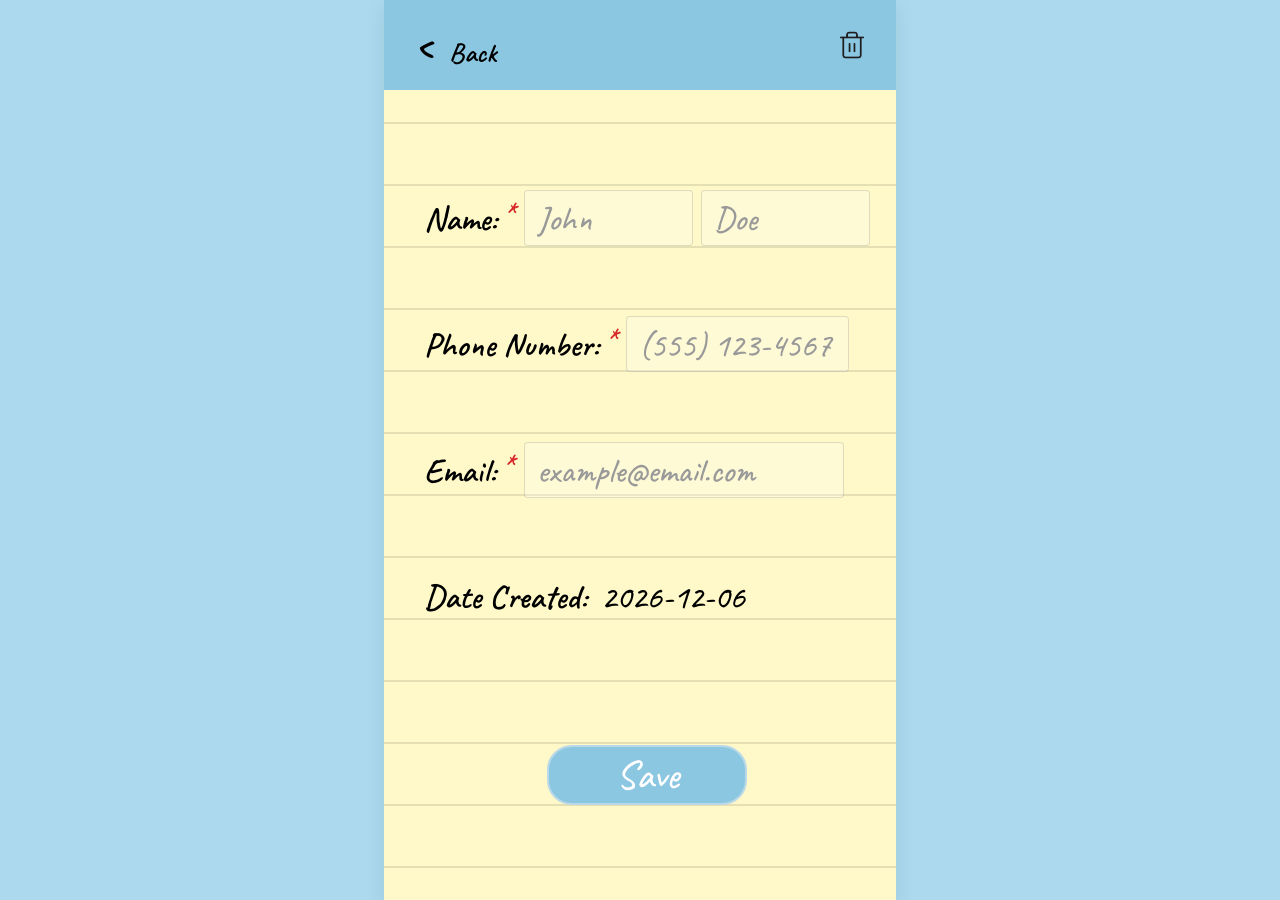
==== src/pages/editPage.html @ e7a26a56 "Adjust edit and contact pages html for API implementation" ====
<!doctype html>
<html lang="en">
<head>
  <meta charset="utf-8">
  <meta name="viewport" content="width=device-width, initial-scale=1">
  <title> Edit Contact</title>
  <link rel="stylesheet" href="../assets/fonts.css">
  <link rel="stylesheet" href="../styles/edit.css">
</head>

<body>
  <div class="screen-card">
    <div class="header">
      <a class="back-button" id="backButton" href="homePage.html" aria-label="Back">Back</a>
      <button class="trash-button hidden" id="deleteButton" type="button" aria-label="Delete contact">
        <img src="../assets/Trash 2.png" alt="Delete" width="30" height="30">
      </button>
    </div>

    <div class="delete-modal hidden" id="deleteModal" role="dialog" aria-modal="true" aria-labelledby="deleteTitle">
      <div class="delete-modal-card">
        <p id="deleteTitle">Are you sure you want to delete this contact?</p>
        <div class="delete-modal-actions">
          <button class="modal-button confirm-button" id="confirmDelete" type="button">Yes</button>
          <button class="modal-button cancel-button" id="cancelDelete" type="button">Cancel</button>
        </div>
      </div>
    </div>

    <div class="form-body">
      <div class="text-field">
        <label class="required-label" for="firstNameInput">Name:<span class="required-star">*</span></label>
        <div class="two-column">
          <div class="inline-field">
            <input type="text" id="firstNameInput" value="" placeholder="John">
          </div>
          <div class="inline-field">
            <input type="text" id="lastNameInput" value="" placeholder="Doe">
          </div>
        </div>
      </div>

      <div class="text-field">
        <label class="required-label" for="numberInput">Phone Number:<span class="required-star">*</span></label>
        <input type="text" id="numberInput" value="" placeholder="(555) 123-4567">
      </div>

      <div class="text-field">
        <label class="required-label" for="emailInput">Email:<span class="required-star">*</span></label>
        <input type="text" id="emailInput" value="" placeholder="example@email.com">
      </div>

      <div>
        <div class="date-label">Date Created:</div>
        <div class="date-value" id="dateCreated">Loading...</div>
      </div>

      <div class="save-container">
        <p class="validation-message" id="validationMessage" aria-live="polite"></p>
        <button class="save-button" id="saveButton">Save</button>
      </div>

    </div>
  </div>
  <script src="../js/edit.js"></script>
</body>
</html>
---- src/assets/fonts.css ----
@import url('https://fonts.googleapis.com/css2?family=Caveat&display=swap');

@font-face {
  font-family: "SF Pro";
  font-style: normal;
  font-weight: 510;
  src: url("https://static.figma.com/font/SF-Pro_1") format("woff2");
}

@font-face {
  font-family: "Inter";
  font-style: normal;
  font-weight: 400;
  src: url("https://static.figma.com/font/Inter_1") format("woff2");
}

@font-face {
  font-family: "Inter";
  font-style: normal;
  font-weight: 500;
  src: url("https://static.figma.com/font/Inter_1") format("woff2");
}
---- src/styles/edit.css ----
body {
    margin: 0;
    background: #acd9ee;
    font-family: "Caveat", cursive;
    min-height: 100vh;
    display: flex;
    justify-content: center;
}

.screen-card {
    position: relative;
    background: #FFF8C8;
    width: 40%;
    max-width: 764px;
    min-height: 100vh;
    height: auto;
    display: flex;
    flex-direction: column;
    overflow: hidden;
    box-shadow: 0 8px 20px rgba(0, 0, 0, 0.08);
}

.screen-card::before {
    content: "";
    position: absolute;
    inset: 0;
    background: repeating-linear-gradient(
        to bottom,
        transparent 0,
        transparent 60px,
        rgba(0, 0, 0, 0.10) 60px,
        rgba(0, 0, 0, 0.10) 62px
    );
    pointer-events: none;
}

.header {
    position: relative;
    z-index: 1;
    background: #8cc7e2;
    height: 90px;
    display: flex;
    align-items: center;
    padding: 0 24px;
    flex-shrink: 0;
}

.back-button {
    background: none;
    border: none;
    cursor: pointer;
    text-decoration: none;
    font-family: "Caveat", cursive;
    font-weight: 600;
    font-size: 28px;
    color: black;
    display: inline-flex;
    align-items: center;
    justify-content: center;
    gap: 6px;
    min-width: 100px;
    height: 40px;
    padding: 0;
    line-height: 1;
    margin-top: 16px;
}

.back-button::before {
    content: "^";
    display: inline-block;
    font-size: 50px;
    transform: rotate(270deg);
    line-height: 2;
}

.form-body {
    position: relative;
    z-index: 1;
    display: flex;
    flex-direction: column;
    gap: 70px;
    padding: 100px 26px 15px 40px;
    flex: 1;
    padding-bottom: 80px;
}

.text-field {
    display: flex;
    align-items: center;
    gap: 0;
    width: 100%;
}

.text-field:nth-of-type(1),
.text-field:nth-of-type(3) {
    gap: 2px;
}

.text-field:nth-of-type(2) input {
    margin-left: 10px;
}

.text-field:nth-of-type(3) input {
    margin-left: -72px;
    width: 100%;
    max-width: 320px;
}

.two-column {
    display: flex;
    flex-direction: row;
    gap: 8px;
    width: 100%;
    flex: 1;
    margin-left: -72px;
}

.inline-field {
    display: flex;
    flex-direction: column;
    gap: 10px;
    flex: 1;
    min-width: 0;
}

.text-field label {
    font-family: "Caveat", cursive;
    font-size: 34px;
    font-weight: 600;
    color: black;
    font-variation-settings: "wdth" 100;
    min-width: 170px;
    text-align: right;
    flex-shrink: 0;
    margin-right: 0;
    margin-left: 0;
}

.required-label {
    display: inline-flex;
    align-items: center;
    gap: 6px;
}

.required-star {
    color: #d62828;
    font-size: 30px;
    line-height: 1;
    margin-top: -6px;
}

.text-field input {
    background: rgba(255, 255, 255, 0.25);
    border: 1px solid rgba(0, 0, 0, 0.12);
    height: 56px;
    padding: 0 12px;
    font-family: "Caveat", cursive;
    font-weight: 500;
    font-size: 34px;
    line-height: 1.2;
    color: black;
    outline: none;
    width: 50%;
    box-sizing: border-box;
    border-radius: 4px;
    margin-left: 0;
    max-width: 320px;
}

.inline-field input {
    width: 100%;
}

.text-field input::placeholder {
    color: #999;
}

.date-label {
    font-family: "Caveat", cursive;
    font-size: 34px;
    font-weight: 600;
    color: black;
    font-variation-settings: "wdth" 100;
    margin-top: 5px;
    display: inline-block;
}

.date-value {
    font-family: "Caveat", cursive;
    font-weight: 500;
    font-size: 34px;
    color: black;
    margin-top: 7px;
    margin-left: 10px;
    display: inline-block;
}

.validation-message {
    display: block;
    visibility: hidden;
    opacity: 0;
    width: 100%;
    min-height: 30px;
    margin: 0;
    overflow: hidden;
    text-align: center;
    font-family: "Caveat", cursive;
    font-size: 28px;
    font-weight: 700;
    line-height: 1.1;
    color: #d62828;
}

.validation-message.visible {
    visibility: visible;
    opacity: 1;
}

.save-container {
    display: grid;
    grid-template-rows: 30px auto;
    justify-items: center;
    align-items: start;
    padding-top: 27px;
}

.text-field input.input-invalid {
    border: 2px solid #d62828;
    box-shadow: 0 0 0 1px rgba(214, 40, 40, 0.12);
}

.save-button {
    background: #8CC7E2;
    border: 2px solid #b9d9e8;
    border-radius: 25px;
    height: 60px;
    width: 200px;
    font-family: "Caveat", cursive;
    font-weight: 500;
    font-size: 40px;
    color: #fff;
    cursor: pointer;
    transition: opacity 0.15s;
}


.save-button:hover {
    background-color: #546AC0;
}

.save-button:active {
    text-decoration: none;
    color: #FFFFFF;
}

.trash-button {
    background: none;
    border: none;
    cursor: pointer;
    color: #000;
    display: inline-flex;
    align-items: center;
    justify-content: center;
    width: 40px;
    height: 40px;
    padding: 0;
    opacity: 1;
}

.trash-button:hover {
    opacity: 0.5;
}

.header {
    justify-content: space-between;
}

.delete-modal {
    position: fixed;
    inset: 0;
    background: rgba(120, 150, 170, 0.38);
    display: flex;
    align-items: center;
    justify-content: center;
    z-index: 20;
}

.delete-modal.hidden {
    display: none;
}

.delete-modal-card {
    background: #f8f1c8;
    border: 2px solid rgba(0, 0, 0, 0.2);
    border-radius: 18px;
    box-shadow: 0 10px 24px rgba(0, 0, 0, 0.15);
    width: min(420px, 80vw);
    padding: 28px 24px 20px;
    font-family: "Caveat", cursive;
    text-align: center;
}

.delete-modal-card p {
    margin: 0 0 20px;
    font-size: 32px;
    line-height: 1.2;
    color: #000;
}

.delete-modal-actions {
    display: flex;
    justify-content: center;
    gap: 20px;
}

.modal-button {
    border: 2px solid #b9d9e8;
    border-radius: 12px;
    background: #8CC7E2;
    color: #fff;
    font-family: "Caveat", cursive;
    font-size: 28px;
    font-weight: 600;
    padding: 8px 28px;
    cursor: pointer;
}

.modal-button:hover {
    background: #546AC0;
}

.cancel-button {
    background: #f2f2f2;
    color: #1f1f1f;
    border-color: rgba(0, 0, 0, 0.15);
}

.cancel-button:hover {
    background: #e8e8e8;
}

@media (min-width: 715px) and (max-width: 1190px) {
    body {
        background: #acd9ee;
    }

    .screen-card {
        width: 70%;
        max-width: 100%;
        min-height: 100vh;
        box-shadow: none;
    }

    .header {
        background: #8cc7e2;
        height: 80px;
        padding: 18px 20px 0;
        box-shadow: none;
    }

    .back-button {
        margin-top: -1px;
        font-size: 24px;
    }

    .form-body {
        gap: 76px;
        padding: 110px 18px 40px 18px;
    }

    .text-field {
        gap: 12px;
    }

    .text-field label {
        min-width: 0;
        text-align: left;
        font-size: 28px;
    }

    .text-field:nth-of-type(1) .two-column {
        margin-left: 0;
        transform: translateX(9px);
    }

    .text-field:nth-of-type(2) input {
        margin-left: 0;
        width: 50%;
        max-width: none;
    }

    .text-field:nth-of-type(3) input {
        margin-left: 0;
        width: 50%;
        max-width: none;
        transform: translateX(9px);
    }

    .text-field input {
        width: 100%;
        max-width: none;
        height: 48px;
        font-size: 24px;
    }

    .date-label,
    .date-value {
        font-size: 28px;
    }

    .validation-message {
        font-size: 24px;
        margin-bottom: 6px;
        transform: translateY(-8px);
    }

    .save-container {
        grid-template-rows: auto auto;
        row-gap: 6px;
        padding-top: 6px;
    }

    .save-button {
        font-size: 34px;
        height: 54px;
        width: 180px;
        transform: translateY(0);
    }
}

@media (max-width: 714px) {
    body {
        background: #FFF8C8;
    }

    .screen-card {
        width: 100%;
        max-width: 100%;
        min-height: 100vh;
        box-shadow: none;
    }

    .header {
        background: #8cc7e2;
        height: 80px;
        padding: 18px 20px 0;
        box-shadow: none;
    }

    .back-button {
        margin-top: -1px;
        font-size: 24px;
    }

    .form-body {
        gap: 80px;
        padding: 100px 18px 40px 18px;
    }

    .text-field {
        display: flex;
        align-items: center;
        gap: 6px;
    }

    .text-field:nth-of-type(1) .two-column {
        margin-left: 0;
        transform: translateX(5px);
    }

    .text-field label {
        min-width: 0;
        text-align: left;
        font-size: 24px;
    }

    
    .text-field:nth-of-type(2) input {
        margin-left: 0;
        width: 50%;
        max-width: none;
    }

    .text-field:nth-of-type(3) {
        gap: 10px;
    }

    .text-field:nth-of-type(3) input {
        margin-left: 0;
        width: 50%;
        max-width: none;
    }

    .text-field input {
        width: 100%;
        max-width: none;
        height: 48px;
        font-size: 24px;
    }

    .date-label,
    .date-value {
        font-size: 24px;
    }

    .validation-message {
        font-size: 24px;
        margin-bottom: 6px;
        transform: translateY(-8px);
    }

    .save-container {
        grid-template-rows: auto auto;
        row-gap: 6px;
        padding-top: 6px;
    }

    .save-button {
        font-size: 34px;
        height: 54px;
        width: 180px;
        transform: translateY(-14px);
    }

    .delete-modal-card p {
        font-size: 26px;
    }

    .modal-button {
        font-size: 24px;
    }

    .two-column {
        margin-left: 0;
    }

    .save-container {
        padding-top: 20px;
    }
}
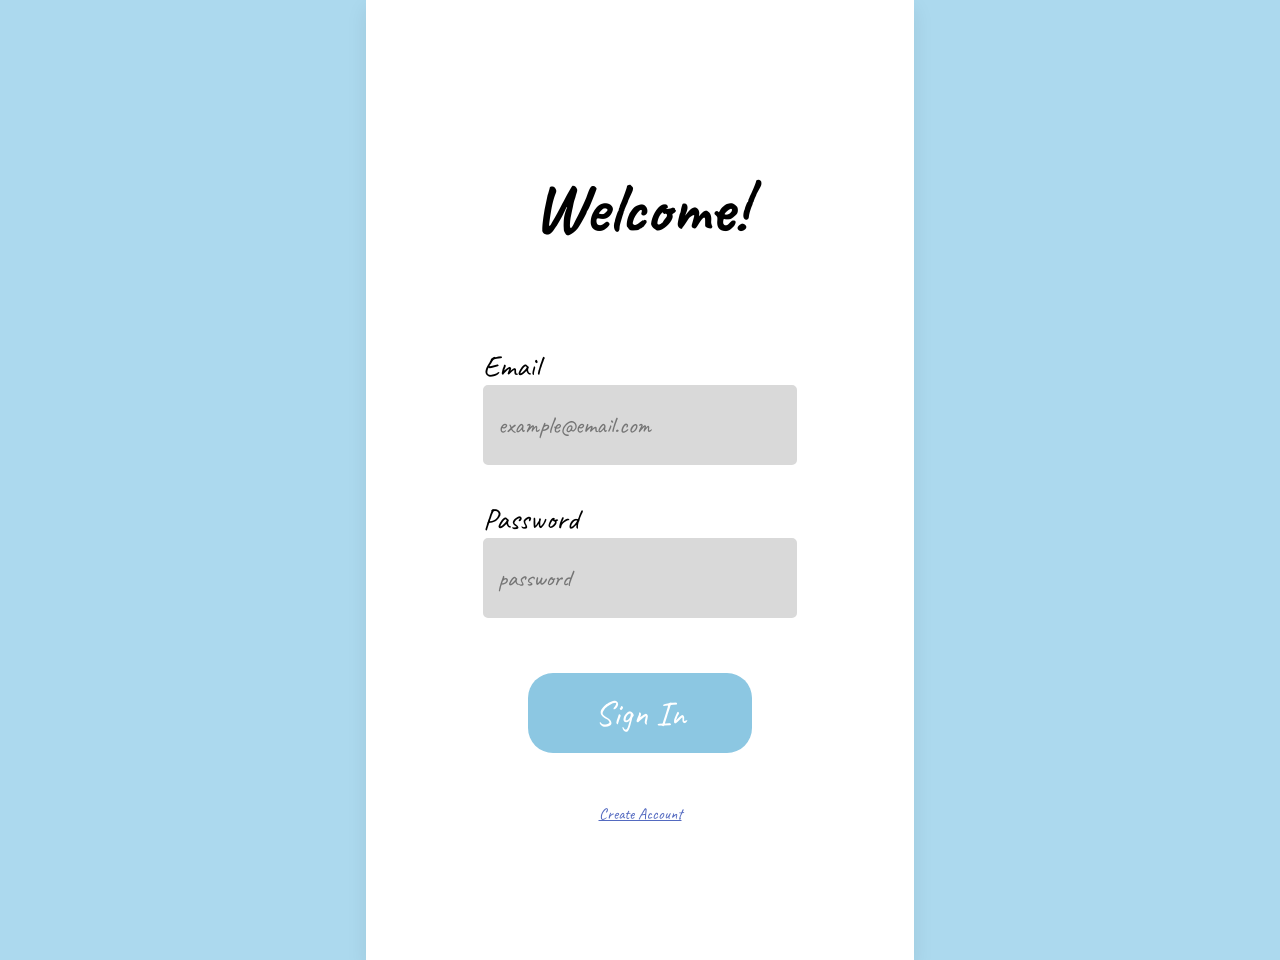
==== commit 6d41d3dd: "Merge branch 'frontend-katie' into frontend-Laeh" ====
--- a/src/pages/editPage.html
+++ b/src/pages/editPage.html
@@ -11,8 +11,8 @@
 <body>
   <div class="screen-card">
     <div class="header">
-      <a class="back-button" id="backButton" href="homePage.html" aria-label="Back">Back</a>
-      <button class="trash-button hidden" id="deleteButton" type="button" aria-label="Delete contact">
+      <a class="back-button" href="contactPage.html" aria-label="Back to contact">Back</a>
+      <button class="trash-button" id="deleteButton" type="button" aria-label="Delete contact">
         <img src="../assets/Trash 2.png" alt="Delete" width="30" height="30">
       </button>
     </div>
@@ -32,27 +32,27 @@
         <label class="required-label" for="firstNameInput">Name:<span class="required-star">*</span></label>
         <div class="two-column">
           <div class="inline-field">
-            <input type="text" id="firstNameInput" value="" placeholder="John">
+            <input type="text" id="firstNameInput" placeholder="John">
           </div>
           <div class="inline-field">
-            <input type="text" id="lastNameInput" value="" placeholder="Doe">
+            <input type="text" id="lastNameInput" placeholder="Doe">
           </div>
         </div>
       </div>
 
       <div class="text-field">
         <label class="required-label" for="numberInput">Phone Number:<span class="required-star">*</span></label>
-        <input type="text" id="numberInput" value="" placeholder="(555) 123-4567">
+        <input type="text" id="numberInput" placeholder="(555) 123-4567">
       </div>
 
       <div class="text-field">
         <label class="required-label" for="emailInput">Email:<span class="required-star">*</span></label>
-        <input type="text" id="emailInput" value="" placeholder="example@email.com">
+        <input type="text" id="emailInput" placeholder="example@email.com">
       </div>
 
       <div>
         <div class="date-label">Date Created:</div>
-        <div class="date-value" id="dateCreated">Loading...</div>
+        <div class="date-value" id="dateCreated">09/04/2026</div>
       </div>
 
       <div class="save-container">
--- a/src/styles/edit.css
+++ b/src/styles/edit.css
@@ -1,3 +1,5 @@
+@import "./fonts.css";
+
 body {
     margin: 0;
     background: #acd9ee;
@@ -339,203 +341,3 @@
     background: #e8e8e8;
 }
 
-@media (min-width: 715px) and (max-width: 1190px) {
-    body {
-        background: #acd9ee;
-    }
-
-    .screen-card {
-        width: 70%;
-        max-width: 100%;
-        min-height: 100vh;
-        box-shadow: none;
-    }
-
-    .header {
-        background: #8cc7e2;
-        height: 80px;
-        padding: 18px 20px 0;
-        box-shadow: none;
-    }
-
-    .back-button {
-        margin-top: -1px;
-        font-size: 24px;
-    }
-
-    .form-body {
-        gap: 76px;
-        padding: 110px 18px 40px 18px;
-    }
-
-    .text-field {
-        gap: 12px;
-    }
-
-    .text-field label {
-        min-width: 0;
-        text-align: left;
-        font-size: 28px;
-    }
-
-    .text-field:nth-of-type(1) .two-column {
-        margin-left: 0;
-        transform: translateX(9px);
-    }
-
-    .text-field:nth-of-type(2) input {
-        margin-left: 0;
-        width: 50%;
-        max-width: none;
-    }
-
-    .text-field:nth-of-type(3) input {
-        margin-left: 0;
-        width: 50%;
-        max-width: none;
-        transform: translateX(9px);
-    }
-
-    .text-field input {
-        width: 100%;
-        max-width: none;
-        height: 48px;
-        font-size: 24px;
-    }
-
-    .date-label,
-    .date-value {
-        font-size: 28px;
-    }
-
-    .validation-message {
-        font-size: 24px;
-        margin-bottom: 6px;
-        transform: translateY(-8px);
-    }
-
-    .save-container {
-        grid-template-rows: auto auto;
-        row-gap: 6px;
-        padding-top: 6px;
-    }
-
-    .save-button {
-        font-size: 34px;
-        height: 54px;
-        width: 180px;
-        transform: translateY(0);
-    }
-}
-
-@media (max-width: 714px) {
-    body {
-        background: #FFF8C8;
-    }
-
-    .screen-card {
-        width: 100%;
-        max-width: 100%;
-        min-height: 100vh;
-        box-shadow: none;
-    }
-
-    .header {
-        background: #8cc7e2;
-        height: 80px;
-        padding: 18px 20px 0;
-        box-shadow: none;
-    }
-
-    .back-button {
-        margin-top: -1px;
-        font-size: 24px;
-    }
-
-    .form-body {
-        gap: 80px;
-        padding: 100px 18px 40px 18px;
-    }
-
-    .text-field {
-        display: flex;
-        align-items: center;
-        gap: 6px;
-    }
-
-    .text-field:nth-of-type(1) .two-column {
-        margin-left: 0;
-        transform: translateX(5px);
-    }
-
-    .text-field label {
-        min-width: 0;
-        text-align: left;
-        font-size: 24px;
-    }
-
-    
-    .text-field:nth-of-type(2) input {
-        margin-left: 0;
-        width: 50%;
-        max-width: none;
-    }
-
-    .text-field:nth-of-type(3) {
-        gap: 10px;
-    }
-
-    .text-field:nth-of-type(3) input {
-        margin-left: 0;
-        width: 50%;
-        max-width: none;
-    }
-
-    .text-field input {
-        width: 100%;
-        max-width: none;
-        height: 48px;
-        font-size: 24px;
-    }
-
-    .date-label,
-    .date-value {
-        font-size: 24px;
-    }
-
-    .validation-message {
-        font-size: 24px;
-        margin-bottom: 6px;
-        transform: translateY(-8px);
-    }
-
-    .save-container {
-        grid-template-rows: auto auto;
-        row-gap: 6px;
-        padding-top: 6px;
-    }
-
-    .save-button {
-        font-size: 34px;
-        height: 54px;
-        width: 180px;
-        transform: translateY(-14px);
-    }
-
-    .delete-modal-card p {
-        font-size: 26px;
-    }
-
-    .modal-button {
-        font-size: 24px;
-    }
-
-    .two-column {
-        margin-left: 0;
-    }
-
-    .save-container {
-        padding-top: 20px;
-    }
-}
-
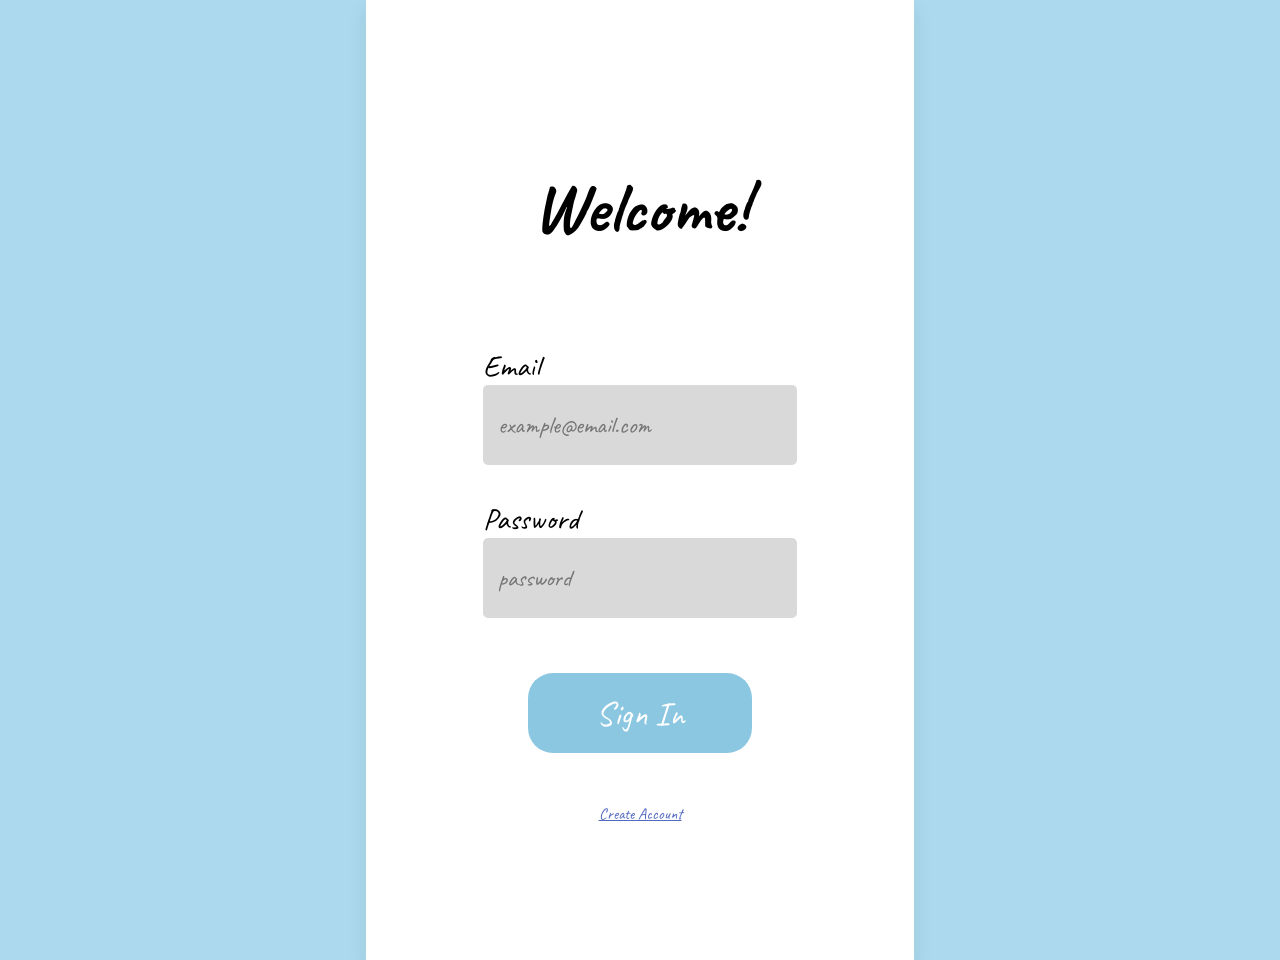
==== commit 8738060c: "Replace placeholders to better distinguish input boxes" ====
--- a/src/pages/editPage.html
+++ b/src/pages/editPage.html
@@ -11,8 +11,8 @@
 <body>
   <div class="screen-card">
     <div class="header">
-      <a class="back-button" href="contactPage.html" aria-label="Back to contact">Back</a>
-      <button class="trash-button" id="deleteButton" type="button" aria-label="Delete contact">
+      <a class="back-button" id="backButton" href="homePage.html" aria-label="Back">Back</a>
+      <button class="trash-button hidden" id="deleteButton" type="button" aria-label="Delete contact">
         <img src="../assets/Trash 2.png" alt="Delete" width="30" height="30">
       </button>
     </div>
@@ -32,27 +32,27 @@
         <label class="required-label" for="firstNameInput">Name:<span class="required-star">*</span></label>
         <div class="two-column">
           <div class="inline-field">
-            <input type="text" id="firstNameInput" placeholder="John">
+            <input type="text" id="firstNameInput" value="" placeholder="First">
           </div>
           <div class="inline-field">
-            <input type="text" id="lastNameInput" placeholder="Doe">
+            <input type="text" id="lastNameInput" value="" placeholder="Last">
           </div>
         </div>
       </div>
 
       <div class="text-field">
         <label class="required-label" for="numberInput">Phone Number:<span class="required-star">*</span></label>
-        <input type="text" id="numberInput" placeholder="(555) 123-4567">
+        <input type="text" id="numberInput" value="" placeholder="123-123-1234">
       </div>
 
       <div class="text-field">
         <label class="required-label" for="emailInput">Email:<span class="required-star">*</span></label>
-        <input type="text" id="emailInput" placeholder="example@email.com">
+        <input type="text" id="emailInput" value="" placeholder="example@email.com">
       </div>
 
       <div>
         <div class="date-label">Date Created:</div>
-        <div class="date-value" id="dateCreated">09/04/2026</div>
+        <div class="date-value" id="dateCreated">Loading...</div>
       </div>
 
       <div class="save-container">
--- a/src/styles/edit.css
+++ b/src/styles/edit.css
@@ -341,3 +341,203 @@
     background: #e8e8e8;
 }
 
+@media (max-width: 1190px) {
+    body {
+        background: #acd9ee;
+    }
+
+    .screen-card {
+        width: 70%;
+        max-width: 100%;
+        min-height: 100vh;
+        box-shadow: none;
+    }
+
+    .header {
+        background: #8cc7e2;
+        height: 80px;
+        padding: 18px 20px 0;
+        box-shadow: none;
+    }
+
+    .back-button {
+        margin-top: -1px;
+        font-size: 24px;
+    }
+
+    .form-body {
+        gap: 76px;
+        padding: 110px 18px 40px 18px;
+    }
+
+    .text-field {
+        gap: 12px;
+    }
+
+    .text-field label {
+        min-width: 0;
+        text-align: left;
+        font-size: 28px;
+    }
+
+    .text-field:nth-of-type(1) .two-column {
+        margin-left: 0;
+        transform: translateX(9px);
+    }
+
+    .text-field:nth-of-type(2) input {
+        margin-left: 0;
+        width: 50%;
+        max-width: none;
+    }
+
+    .text-field:nth-of-type(3) input {
+        margin-left: 0;
+        width: 50%;
+        max-width: none;
+        transform: translateX(9px);
+    }
+
+    .text-field input {
+        width: 100%;
+        max-width: none;
+        height: 48px;
+        font-size: 24px;
+    }
+
+    .date-label,
+    .date-value {
+        font-size: 28px;
+    }
+
+    .validation-message {
+        font-size: 24px;
+        margin-bottom: 6px;
+        transform: translateY(-8px);
+    }
+
+    .save-container {
+        grid-template-rows: auto auto;
+        row-gap: 6px;
+        padding-top: 6px;
+    }
+
+    .save-button {
+        font-size: 34px;
+        height: 54px;
+        width: 180px;
+        transform: translateY(0);
+    }
+}
+
+@media (max-width: 714px) {
+    body {
+        background: #FFF8C8;
+    }
+
+    .screen-card {
+        width: 100%;
+        max-width: 100%;
+        min-height: 100vh;
+        box-shadow: none;
+    }
+
+    .header {
+        background: #8cc7e2;
+        height: 80px;
+        padding: 18px 20px 0;
+        box-shadow: none;
+    }
+
+    .back-button {
+        margin-top: -1px;
+        font-size: 24px;
+    }
+
+    .form-body {
+        gap: 80px;
+        padding: 100px 18px 40px 18px;
+    }
+
+    .text-field {
+        display: flex;
+        align-items: center;
+        gap: 6px;
+    }
+
+    .text-field:nth-of-type(1) .two-column {
+        margin-left: 0;
+        transform: translateX(5px);
+    }
+
+    .text-field label {
+        min-width: 0;
+        text-align: left;
+        font-size: 24px;
+    }
+
+    
+    .text-field:nth-of-type(2) input {
+        margin-left: 0;
+        width: 50%;
+        max-width: none;
+    }
+
+    .text-field:nth-of-type(3) {
+        gap: 10px;
+    }
+
+    .text-field:nth-of-type(3) input {
+        margin-left: 0;
+        width: 50%;
+        max-width: none;
+    }
+
+    .text-field input {
+        width: 100%;
+        max-width: none;
+        height: 48px;
+        font-size: 24px;
+    }
+
+    .date-label,
+    .date-value {
+        font-size: 24px;
+    }
+
+    .validation-message {
+        font-size: 24px;
+        margin-bottom: 6px;
+        transform: translateY(-8px);
+    }
+
+    .save-container {
+        grid-template-rows: auto auto;
+        row-gap: 6px;
+        padding-top: 6px;
+    }
+
+    .save-button {
+        font-size: 34px;
+        height: 54px;
+        width: 180px;
+        transform: translateY(-14px);
+    }
+
+    .delete-modal-card p {
+        font-size: 26px;
+    }
+
+    .modal-button {
+        font-size: 24px;
+    }
+
+    .two-column {
+        margin-left: 0;
+    }
+
+    .save-container {
+        padding-top: 20px;
+    }
+}
+
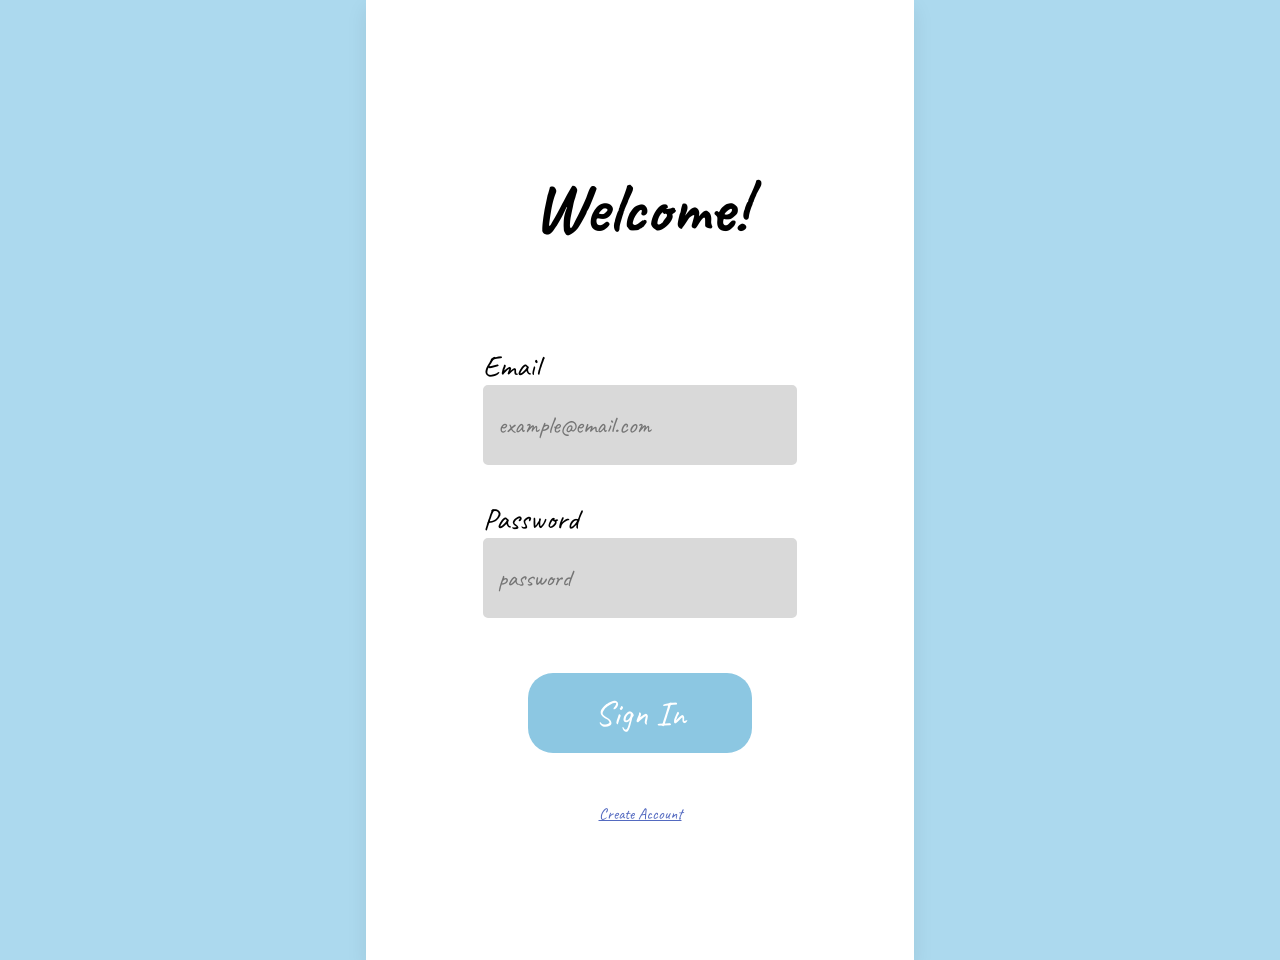
==== commit fe21733e: "Merge branch 'main' of https://github.com/LaehP/POOSD-Contact-Manager-Team-6 into api-Jonathon" ====
--- a/src/pages/editPage.html
+++ b/src/pages/editPage.html
@@ -32,17 +32,17 @@
         <label class="required-label" for="firstNameInput">Name:<span class="required-star">*</span></label>
         <div class="two-column">
           <div class="inline-field">
-            <input type="text" id="firstNameInput" value="" placeholder="First">
+            <input type="text" id="firstNameInput" value="" placeholder="John">
           </div>
           <div class="inline-field">
-            <input type="text" id="lastNameInput" value="" placeholder="Last">
+            <input type="text" id="lastNameInput" value="" placeholder="Doe">
           </div>
         </div>
       </div>
 
       <div class="text-field">
         <label class="required-label" for="numberInput">Phone Number:<span class="required-star">*</span></label>
-        <input type="text" id="numberInput" value="" placeholder="123-123-1234">
+        <input type="text" id="numberInput" value="" placeholder="(555) 123-4567">
       </div>
 
       <div class="text-field">
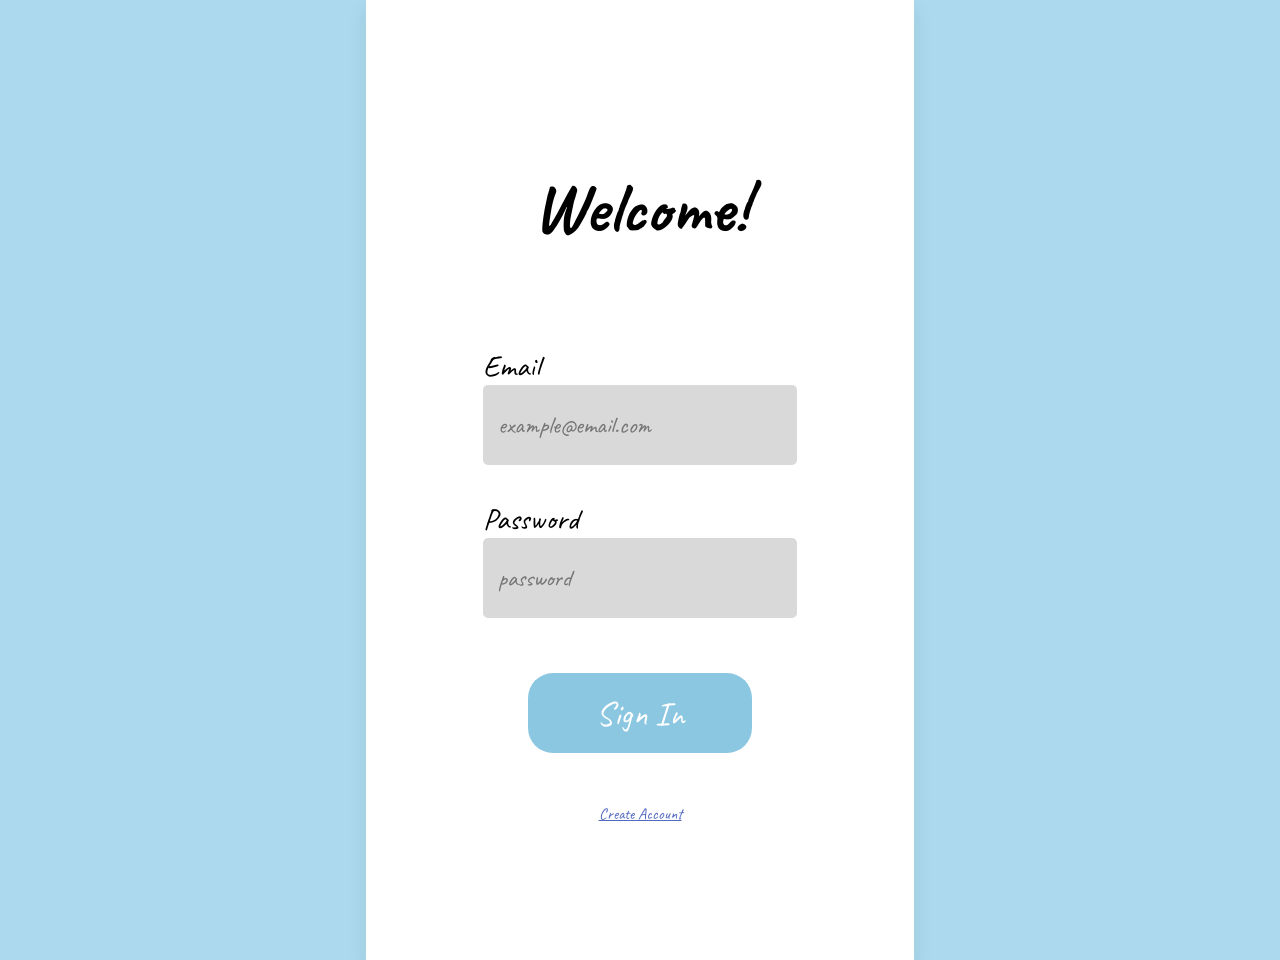
==== commit c573885c: "Merge branch 'frontend-melinda' into frontend-Laeh" ====
--- a/src/pages/editPage.html
+++ b/src/pages/editPage.html
@@ -32,17 +32,17 @@
         <label class="required-label" for="firstNameInput">Name:<span class="required-star">*</span></label>
         <div class="two-column">
           <div class="inline-field">
-            <input type="text" id="firstNameInput" value="" placeholder="John">
+            <input type="text" id="firstNameInput" value="" placeholder="First">
           </div>
           <div class="inline-field">
-            <input type="text" id="lastNameInput" value="" placeholder="Doe">
+            <input type="text" id="lastNameInput" value="" placeholder="Last">
           </div>
         </div>
       </div>
 
       <div class="text-field">
         <label class="required-label" for="numberInput">Phone Number:<span class="required-star">*</span></label>
-        <input type="text" id="numberInput" value="" placeholder="(555) 123-4567">
+        <input type="text" id="numberInput" value="" placeholder="123-123-1234">
       </div>
 
       <div class="text-field">
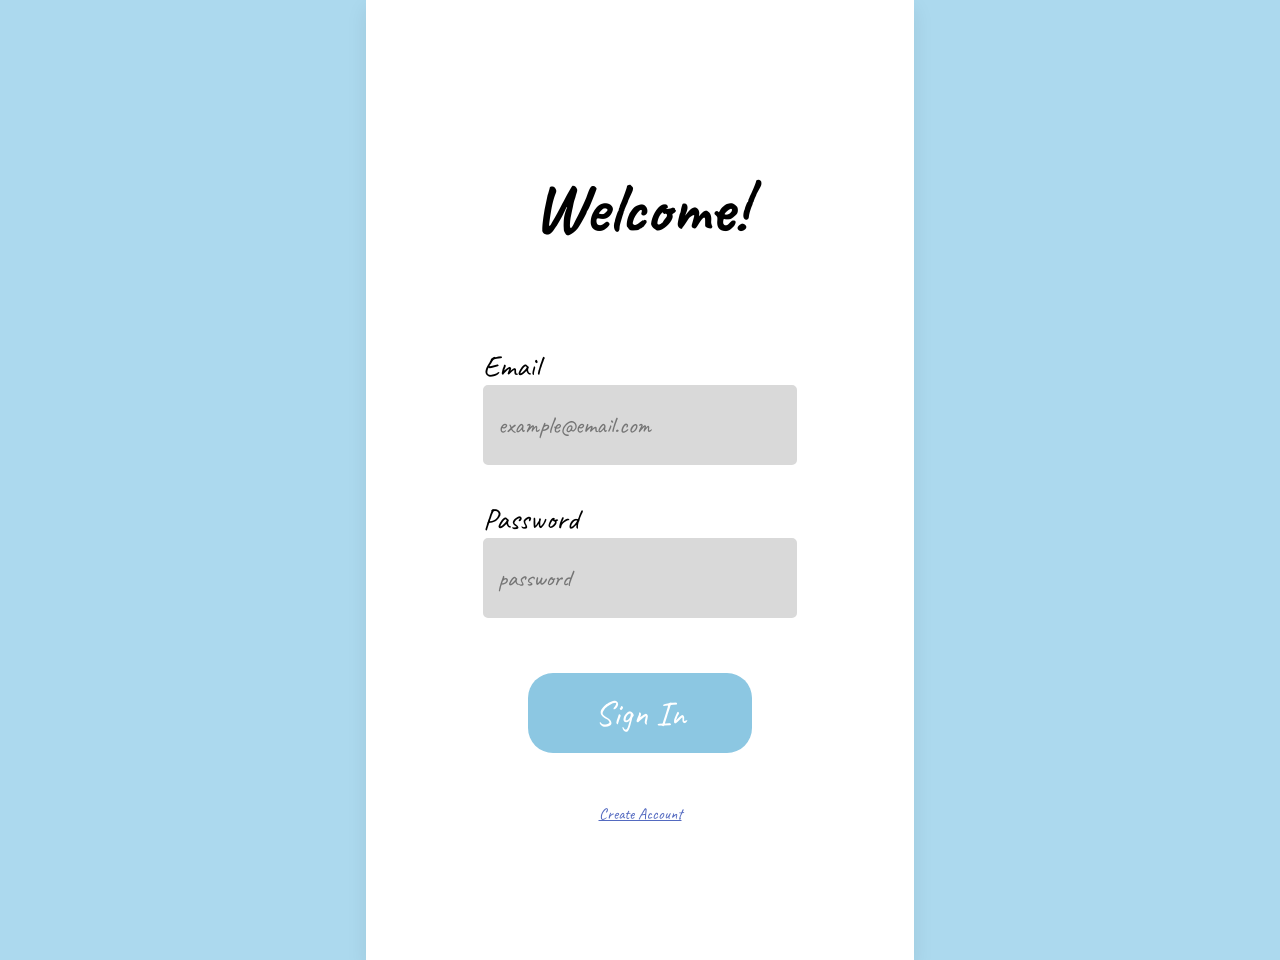
==== commit b10d05a5: "Merge branch 'main' into Database-Sindhu" ====
--- a/src/pages/editPage.html
+++ b/src/pages/editPage.html
@@ -32,17 +32,17 @@
         <label class="required-label" for="firstNameInput">Name:<span class="required-star">*</span></label>
         <div class="two-column">
           <div class="inline-field">
-            <input type="text" id="firstNameInput" value="" placeholder="First">
+            <input type="text" id="firstNameInput" value="" placeholder="John">
           </div>
           <div class="inline-field">
-            <input type="text" id="lastNameInput" value="" placeholder="Last">
+            <input type="text" id="lastNameInput" value="" placeholder="Doe">
           </div>
         </div>
       </div>
 
       <div class="text-field">
         <label class="required-label" for="numberInput">Phone Number:<span class="required-star">*</span></label>
-        <input type="text" id="numberInput" value="" placeholder="123-123-1234">
+        <input type="text" id="numberInput" value="" placeholder="(555) 123-4567">
       </div>
 
       <div class="text-field">
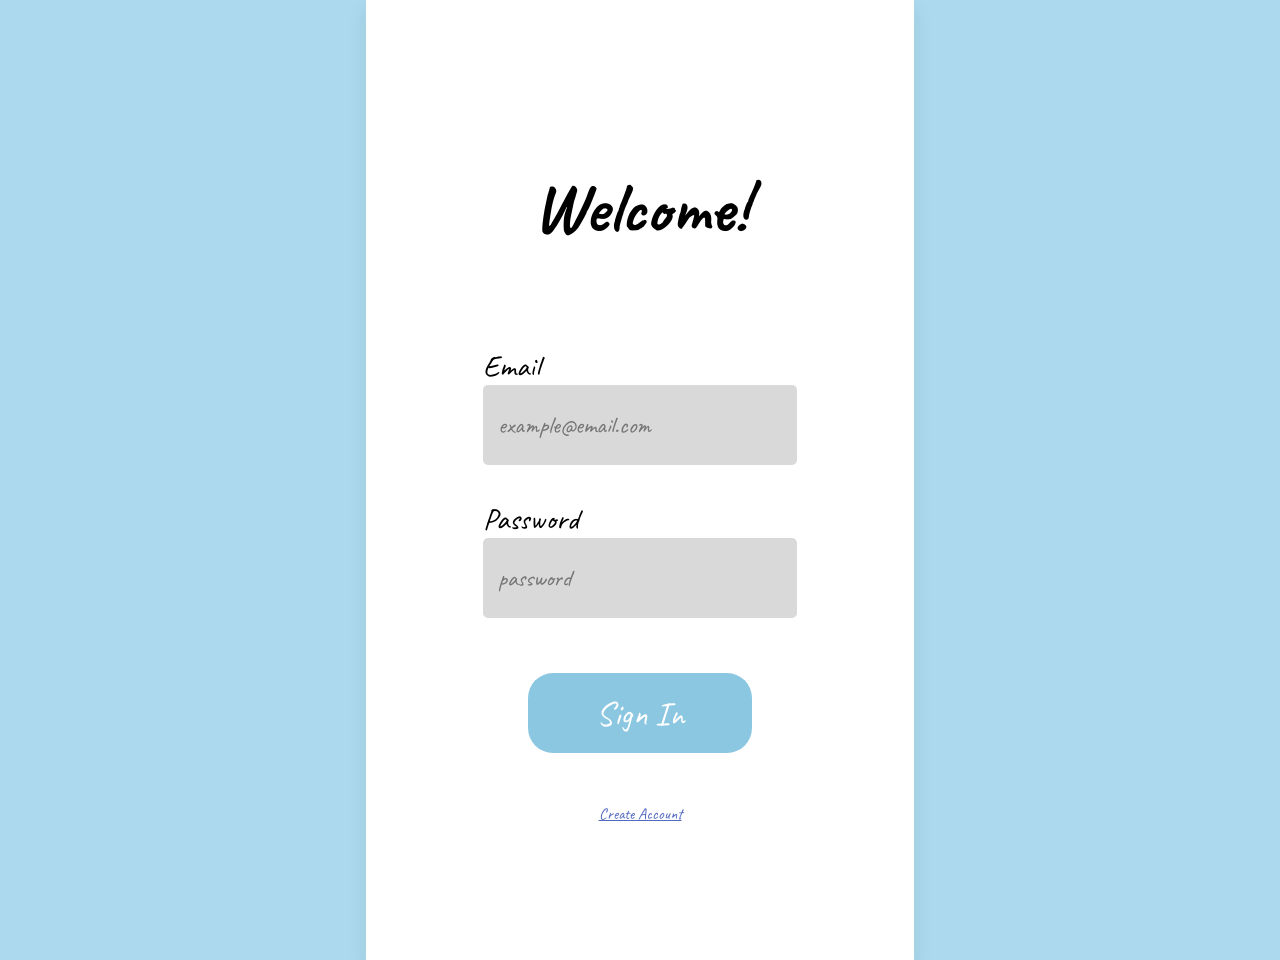
==== commit 998835f0: "Merge pull request #12 from LaehP/frontend-melinda UserContact Implementation and Adjustments for Ed" ====
--- a/src/pages/editPage.html
+++ b/src/pages/editPage.html
@@ -32,17 +32,17 @@
         <label class="required-label" for="firstNameInput">Name:<span class="required-star">*</span></label>
         <div class="two-column">
           <div class="inline-field">
-            <input type="text" id="firstNameInput" value="" placeholder="John">
+            <input type="text" id="firstNameInput" value="" placeholder="First">
           </div>
           <div class="inline-field">
-            <input type="text" id="lastNameInput" value="" placeholder="Doe">
+            <input type="text" id="lastNameInput" value="" placeholder="Last">
           </div>
         </div>
       </div>
 
       <div class="text-field">
         <label class="required-label" for="numberInput">Phone Number:<span class="required-star">*</span></label>
-        <input type="text" id="numberInput" value="" placeholder="(555) 123-4567">
+        <input type="text" id="numberInput" value="" placeholder="123-123-1234">
       </div>
 
       <div class="text-field">
